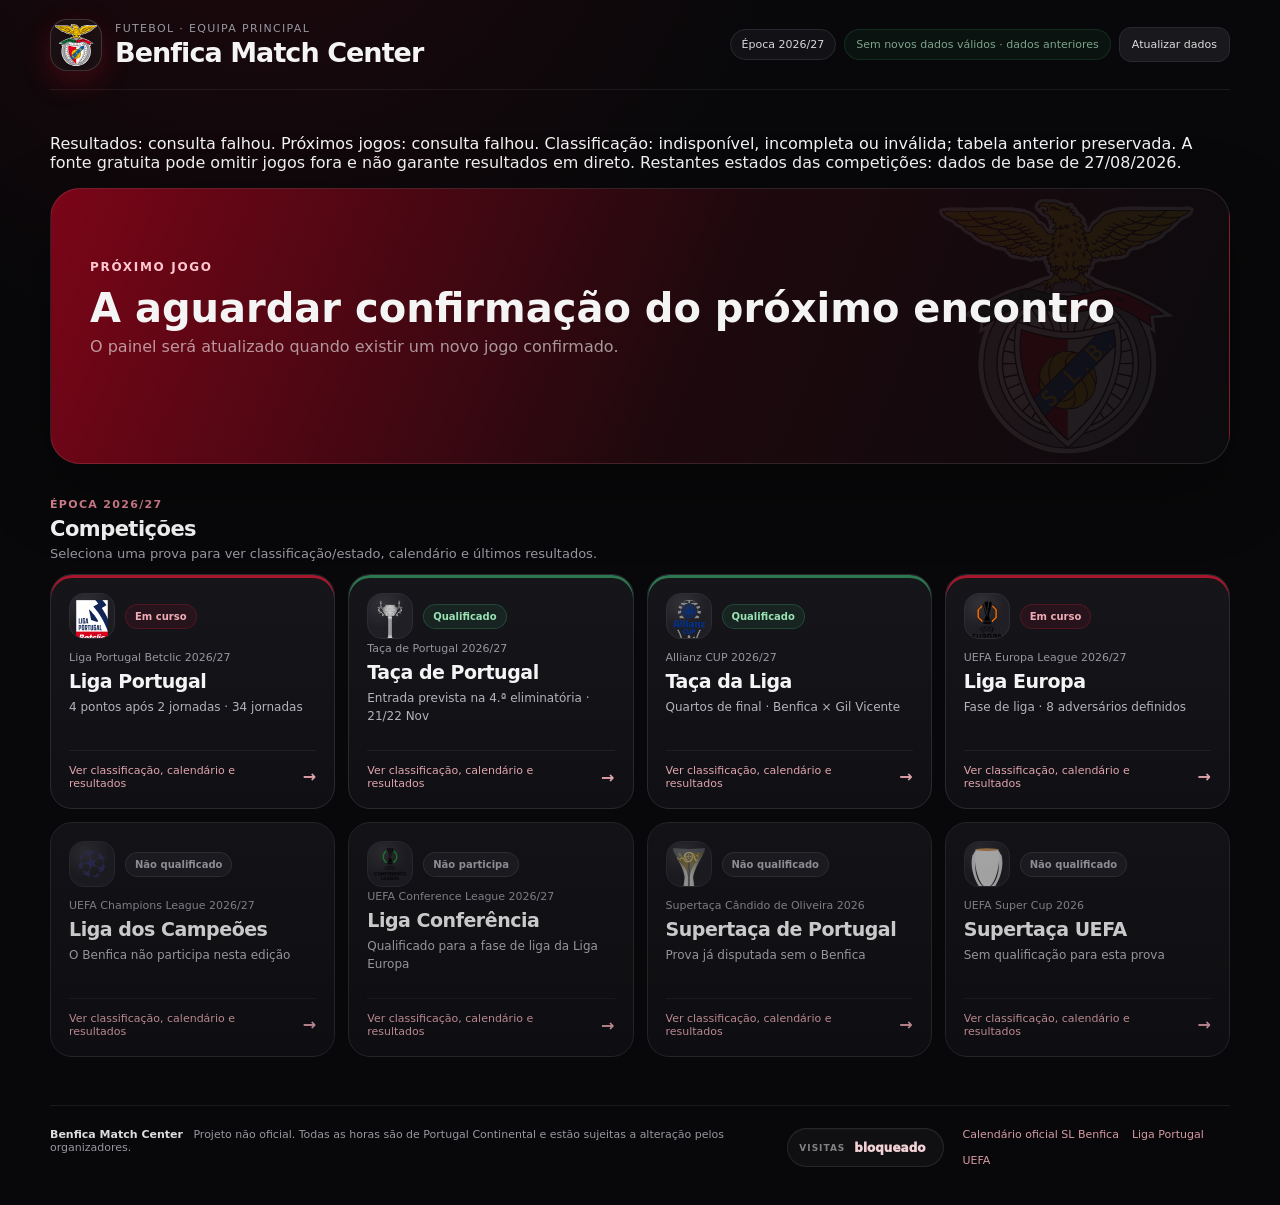
==== benfica.html @ 4f2cf076 "Improve data refresh reliability and report coverage limits" ====
<!doctype html>
<html lang="pt-PT">
<head>
  <meta charset="utf-8" />
  <meta name="viewport" content="width=device-width, initial-scale=1" />
  <meta name="theme-color" content="#b20d20" />
  <meta name="description" content="Próximo jogo, competições, classificações, calendários e resultados do SL Benfica." />
  <title>Benfica Match Center</title>
  <link rel="manifest" href="manifest.webmanifest" />
  <link rel="icon" href="icons/benfica-crest.svg" type="image/svg+xml" />
  <link rel="stylesheet" href="styles.css?v=28-refresh-reliable" />
  <!-- GoatCounter: analytics + contador de visitas -->
  <script data-goatcounter="https://pajogusi.goatcounter.com/count" async src="https://gc.zgo.at/count.js"></script>
</head>
<body>
  <div class="app-shell">
    <header class="topbar">
      <button class="brand brand-button" id="homeButton" type="button" aria-label="Voltar ao início">
        <span class="brand-mark" aria-hidden="true"><img src="icons/benfica-crest.svg" alt="" /></span>
        <span class="brand-copy">
          <span class="eyebrow">Futebol · Equipa Principal</span>
          <strong>Benfica Match Center</strong>
        </span>
      </button>
      <div class="header-actions">
        <span class="season-chip">Época 2026/27</span>
        <span class="status-chip" id="dataStatus" role="status">Dados de base · agosto de 2026</span>
        <button class="source-button" id="refreshDataButton" type="button">Atualizar dados</button>
      </div>
    </header>

    <main>
      <p id="dataCoverage" role="status">A consultar a fonte. A cobertura pode ser parcial; os dados de base não são informação em direto.</p>
      <section id="homeView">
        <section id="nextMatchHero" class="hero-card" aria-live="polite"></section>

        <div class="section-head competition-heading">
          <div>
            <span class="section-kicker">Época 2026/27</span>
            <h2>Competições</h2>
            <p>Seleciona uma prova para ver classificação/estado, calendário e últimos resultados.</p>
          </div>
        </div>
        <section id="competitionGrid" class="competition-grid" aria-label="Competições do Benfica"></section>
      </section>

      <section id="competitionView" class="competition-view hidden" aria-live="polite">
        <button id="backButton" class="back-button" type="button">← Todas as competições</button>
        <section id="competitionHeader" class="competition-detail-header"></section>
        <nav id="detailTabs" class="detail-tabs" aria-label="Detalhes da competição">
          <button class="detail-tab active" data-detail="status" type="button">Classificação / Estado</button>
          <button class="detail-tab" data-detail="calendar" type="button">Calendário e resultados</button>
        </nav>
        <section id="competitionDetailRoot" class="detail-root"></section>
      </section>
    </main>

    <footer>
      <div>
        <strong>Benfica Match Center</strong>
        <span>Projeto não oficial. Todas as horas são de Portugal Continental e estão sujeitas a alteração pelos organizadores.</span>
      </div>
      <div class="goatcounter-box" aria-label="Contador de visitas">
        <span class="goatcounter-label">Visitas</span>
        <strong id="goatcounter-visits" class="goatcounter-value" aria-live="polite">—</strong>
      </div>
<div class="footer-links">
        <a href="https://www.slbenfica.pt/pt-pt/futebol/calendario" target="_blank" rel="noreferrer">Calendário oficial SL Benfica</a>
        <a href="https://www.ligaportugal.pt/" target="_blank" rel="noreferrer">Liga Portugal</a>
        <a href="https://pt.uefa.com/" target="_blank" rel="noreferrer">UEFA</a>
      </div>
    </footer>
  </div>

  <script src="app.js?v=28-refresh-reliable"></script>
  <script>
    (function () {
      const el = document.getElementById('goatcounter-visits');
      if (!el) return;

      const cacheKey = 'benfica-match-center-visits';
      const path = '/benfica-match-center/';
      const endpoint =
        'https://pajogusi.goatcounter.com/counter/' +
        encodeURIComponent(path) +
        '.json';

      let cached = '';
      try {
        cached = window.localStorage.getItem(cacheKey) || '';
      } catch (error) {
        cached = '';
      }

      if (cached) el.textContent = cached;

      fetch(endpoint, { cache: 'no-store' })
        .then(function (response) {
          if (!response.ok) throw new Error('GoatCounter ' + response.status);
          return response.json();
        })
        .then(function (data) {
          const count = data && data.count ? String(data.count) : '';
          if (!count) throw new Error('GoatCounter sem contagem');

          el.textContent = count;
          el.removeAttribute('title');
          el.setAttribute('aria-label', count + ' visitas');

          try {
            window.localStorage.setItem(cacheKey, count);
          } catch (error) {
            // O contador continua visível mesmo sem armazenamento local.
          }
        })
        .catch(function () {
          if (!cached) {
            el.textContent = 'bloqueado';
            el.setAttribute(
              'title',
              'O bloqueio de privacidade impediu a leitura do contador.'
            );
            el.setAttribute('aria-label', 'Contador bloqueado pelo navegador');
          }
        });
    })();
  </script>
</body>
</html>
---- styles.css ----
:root {
  color-scheme: dark;
  --bg: #08080a;
  --panel: #121216;
  --panel-2: #17171c;
  --line: #29292f;
  --text: #f4f4f5;
  --muted: #97979f;
  --red: #d71932;
  --red-2: #a80d22;
  --green: #40c97c;
  --amber: #e1ad43;
  --shadow: 0 24px 70px rgba(0,0,0,.34);
}
* { box-sizing: border-box; }
html { scroll-behavior: smooth; }
body { margin: 0; min-height: 100vh; background: radial-gradient(circle at 20% -15%, rgba(142,4,26,.18), transparent 34rem), var(--bg); color: var(--text); font-family: Inter, ui-sans-serif, system-ui, -apple-system, BlinkMacSystemFont, "Segoe UI", sans-serif; }
button, input, select { font: inherit; }
button { color: inherit; }
.app-shell { width: min(1180px, calc(100% - 34px)); margin: 0 auto; }
.hidden { display: none !important; }

.topbar { min-height: 90px; display: flex; align-items: center; justify-content: space-between; gap: 18px; border-bottom: 1px solid rgba(255,255,255,.07); }
.brand-button { border: 0; background: transparent; padding: 0; cursor: pointer; }
.brand { display: flex; gap: 13px; align-items: center; text-align: left; }
.brand-mark { width: 52px; height: 52px; border-radius: 17px; display: grid; place-items: center; font-weight: 950; font-size: 27px; background: linear-gradient(145deg, #e31b37, #970a1b); box-shadow: 0 10px 28px rgba(215,25,50,.26); border: 1px solid rgba(255,255,255,.16); }
.brand-copy { display: grid; gap: 2px; }
.brand-copy strong { font-size: clamp(19px,2.2vw,27px); letter-spacing: -.035em; }
.eyebrow { color: var(--muted); font-size: 11px; text-transform: uppercase; letter-spacing: .12em; }
.header-actions { display: flex; align-items: center; gap: 8px; }
.season-chip, .status-chip { border-radius: 999px; padding: 8px 11px; font-size: 11px; white-space: nowrap; border: 1px solid var(--line); background: var(--panel); color: #d8d8dd; }
.status-chip { color: #a9dfbd; background: rgba(64,201,124,.08); border-color: rgba(64,201,124,.2); }

main { padding: 28px 0 48px; min-height: 72vh; }
.hero-card { position: relative; overflow: hidden; min-height: 276px; border-radius: 30px; padding: clamp(22px,4vw,39px); border: 1px solid rgba(255,255,255,.1); background: linear-gradient(112deg, rgba(125,5,24,.98), rgba(31,9,14,.96) 55%, rgba(11,11,14,.98)); box-shadow: var(--shadow); }
.hero-card::after { content: "B"; position: absolute; right: 2%; top: -38%; font-size: min(42vw,410px); font-weight: 950; color: rgba(255,255,255,.035); line-height: 1; pointer-events: none; }
.hero-topline { position: relative; z-index: 1; display: flex; justify-content: space-between; align-items: center; gap: 12px; }
.hero-kicker { color: #ffc8d0; text-transform: uppercase; letter-spacing: .14em; font-size: 12px; font-weight: 850; }
.hero-comp-link { border: 1px solid rgba(255,255,255,.14); background: rgba(255,255,255,.07); color: #f5d5da; padding: 8px 11px; border-radius: 999px; cursor: pointer; font-size: 12px; font-weight: 750; }
.hero-main { position: relative; z-index: 1; display: grid; grid-template-columns: 1fr auto 1fr; align-items: center; gap: 24px; margin-top: 28px; }
.hero-team span { display: block; margin-bottom: 7px; color: #d6c6c9; text-transform: uppercase; letter-spacing: .08em; font-size: 11px; }
.hero-team strong { display: block; font-size: clamp(25px,4.2vw,43px); line-height: 1.02; letter-spacing: -.045em; }
.hero-team.away { text-align: right; }
.hero-vs { width: 65px; height: 65px; border-radius: 50%; display: grid; place-items: center; font-weight: 950; background: rgba(255,255,255,.09); border: 1px solid rgba(255,255,255,.14); }
.hero-info { position: relative; z-index: 1; display: flex; flex-wrap: wrap; gap: 8px; margin-top: 28px; }
.hero-pill { padding: 9px 12px; border-radius: 999px; border: 1px solid rgba(255,255,255,.12); background: rgba(0,0,0,.18); color: #e8dfe1; font-size: 12px; }

.section-head { display: flex; align-items: end; justify-content: space-between; gap: 18px; margin: 30px 0 13px; }
.competition-heading { margin-top: 34px; }
.section-kicker, .panel-kicker { display: block; color: #d98290; text-transform: uppercase; letter-spacing: .12em; font-size: 11px; font-weight: 800; margin-bottom: 6px; }
.section-head h2 { margin: 0; font-size: 21px; letter-spacing: -.025em; }
.section-head p { margin: 5px 0 0; color: var(--muted); font-size: 13px; }

.competition-grid { display: grid; grid-template-columns: repeat(4,1fr); gap: 13px; }
.competition-card { min-height: 235px; border: 1px solid var(--line); border-radius: 22px; background: linear-gradient(180deg,#15151a,#101014); padding: 18px; text-align: left; cursor: pointer; display: flex; flex-direction: column; justify-content: space-between; transition: transform .18s ease, border-color .18s ease, background .18s ease; }
.competition-card:hover { transform: translateY(-3px); border-color: #46464e; background: #17171d; }
.competition-card.active { box-shadow: inset 0 3px 0 rgba(215,25,50,.75); }
.competition-card.qualified { box-shadow: inset 0 3px 0 rgba(64,201,124,.55); }
.competition-card.pending { box-shadow: inset 0 3px 0 rgba(225,173,67,.55); }
.competition-card.out { opacity: .82; }
.competition-card-top { display: flex; align-items: center; justify-content: space-between; gap: 10px; }
.comp-icon, .detail-icon { width: 46px; height: 46px; border-radius: 15px; display: grid; place-items: center; background: #202026; border: 1px solid #2d2d34; font-size: 21px; }
.status-badge { display: inline-flex; width: fit-content; padding: 6px 9px; border-radius: 999px; font-size: 10px; font-weight: 850; border: 1px solid rgba(215,25,50,.24); color: #efabb5; background: rgba(215,25,50,.10); }
.status-badge.qualified { color: #98e2b4; background: rgba(64,201,124,.09); border-color: rgba(64,201,124,.22); }
.status-badge.pending { color: #e8ca8d; background: rgba(225,173,67,.09); border-color: rgba(225,173,67,.22); }
.status-badge.out { color: #aaaab1; background: rgba(150,150,160,.08); border-color: rgba(150,150,160,.18); }
.comp-subtitle { display: block; margin-bottom: 6px; color: var(--muted); font-size: 11px; }
.competition-card h3 { margin: 0; font-size: 19px; letter-spacing: -.025em; }
.competition-card p { margin: 7px 0 0; color: #b3b3ba; font-size: 12px; line-height: 1.45; }
.card-link { display: flex; align-items: center; justify-content: space-between; gap: 10px; color: #e0a4ad; font-size: 11px; margin-top: 22px; border-top: 1px solid rgba(255,255,255,.06); padding-top: 13px; }
.card-link b { font-size: 16px; }

.back-button { border: 0; background: transparent; color: #dca1aa; padding: 0; margin: 0 0 18px; cursor: pointer; font-weight: 750; font-size: 13px; }
.competition-detail-header { display: grid; grid-template-columns: auto 1fr auto; align-items: center; gap: 18px; padding: 23px; border: 1px solid var(--line); border-radius: 23px; background: var(--panel); }
.detail-icon { width: 58px; height: 58px; font-size: 27px; }
.detail-title-copy > span { color: var(--muted); font-size: 11px; }
.detail-title-copy h1 { margin: 3px 0 9px; font-size: clamp(25px,4vw,37px); letter-spacing: -.045em; }
.detail-status-line { display: flex; align-items: center; gap: 10px; color: #aaaab2; font-size: 12px; flex-wrap: wrap; }
.source-button { text-decoration: none; color: #ddd; border: 1px solid var(--line); border-radius: 12px; padding: 10px 12px; background: #18181d; font-size: 11px; white-space: nowrap; }
.source-button:hover { border-color: #45454d; }
.detail-tabs { display: flex; gap: 8px; margin: 17px 0 0; overflow-x: auto; scrollbar-width: none; }
.detail-tabs::-webkit-scrollbar { display:none; }
.detail-tab { border: 1px solid transparent; background: transparent; color: var(--muted); border-radius: 12px; padding: 10px 13px; cursor: pointer; font-weight: 750; font-size: 12px; white-space: nowrap; }
.detail-tab.active { color: white; background: #18181d; border-color: var(--line); }
.detail-root { margin-top: 5px; }

.status-panel { margin-top: 18px; border-radius: 21px; padding: 22px; border: 1px solid var(--line); background: linear-gradient(120deg,rgba(215,25,50,.08),#121216 52%); }
.status-panel.qualified { background: linear-gradient(120deg,rgba(64,201,124,.07),#121216 52%); }
.status-panel.pending { background: linear-gradient(120deg,rgba(225,173,67,.07),#121216 52%); }
.status-panel.out { background: linear-gradient(120deg,rgba(150,150,160,.05),#121216 52%); }
.status-panel h2 { margin: 0; font-size: 22px; }
.status-panel p { margin: 8px 0 0; color: #b8b8bf; line-height: 1.55; font-size: 13px; max-width: 850px; }

.table-wrap { overflow-x: auto; border: 1px solid var(--line); border-radius: 18px; background: var(--panel); }
.standings-table { width: 100%; border-collapse: collapse; min-width: 720px; }
.standings-table th, .standings-table td { padding: 11px 12px; border-bottom: 1px solid rgba(255,255,255,.055); text-align: center; font-size: 12px; }
.standings-table th { color: var(--muted); font-size: 10px; text-transform: uppercase; letter-spacing: .06em; background: #0f0f13; }
.standings-table th:nth-child(2), .standings-table td:nth-child(2) { text-align: left; }
.standings-table tbody tr:last-child td { border-bottom: 0; }
.standings-table .benfica-row { background: rgba(215,25,50,.10); }
.standings-table .benfica-row td:nth-child(2) { color: white; font-weight: 900; }

.stage-list { display: grid; gap: 9px; }
.stage-row { display: grid; grid-template-columns: 38px 1fr; gap: 12px; align-items: center; border: 1px solid var(--line); background: var(--panel); border-radius: 16px; padding: 13px; }
.stage-index { width: 34px; height: 34px; border-radius: 12px; display: grid; place-items: center; color: #e39ca7; background: rgba(215,25,50,.09); font-weight: 900; font-size: 11px; }
.stage-row strong { display: block; font-size: 13px; }
.stage-row div span { display: block; margin-top: 3px; color: var(--muted); font-size: 12px; }

.match-list { display: grid; gap: 9px; }
.match-card { border: 1px solid var(--line); border-radius: 18px; background: var(--panel); padding: 15px; }
.match-meta, .match-bottom { display: flex; justify-content: space-between; align-items: center; gap: 12px; color: var(--muted); font-size: 11px; }
.match-teams { display: grid; grid-template-columns: 1fr auto 1fr; align-items: center; gap: 13px; margin: 16px 0 13px; }
.match-teams strong { font-size: clamp(14px,2vw,17px); }
.match-teams .right { text-align: right; }
.benfica-team { color: #fff; }
.score { min-width: 74px; text-align: center; font-size: 20px; font-weight: 950; }
.score.pending { font-size: 12px; color: var(--muted); }
.match-bottom { border-top: 1px solid rgba(255,255,255,.06); padding-top: 11px; }
.result-badge, .future-badge { border-radius: 999px; padding: 5px 8px; font-size: 10px; font-weight: 850; }
.result-badge.W { color: #92dfaf; background: rgba(64,201,124,.1); }
.result-badge.D { color: #edcb84; background: rgba(225,173,67,.1); }
.result-badge.L { color: #eda1aa; background: rgba(215,25,50,.11); }
.future-badge { color: #c9c9cf; background: #1d1d23; }

.empty-state { display: flex; flex-direction: column; gap: 5px; padding: 35px 22px; text-align: center; border: 1px dashed #35353c; border-radius: 18px; color: var(--muted); }
.empty-state strong { color: #d4d4d8; }
.empty-state.large { margin-top: 20px; padding: 55px 24px; }

footer { border-top: 1px solid rgba(255,255,255,.07); padding: 22px 0 38px; display: flex; justify-content: space-between; gap: 18px; color: var(--muted); font-size: 11px; }
footer strong { color: #ddd; margin-right: 7px; }
.footer-links { display: flex; gap: 13px; flex-wrap: wrap; }
.footer-links a { color: #d69aa4; text-decoration: none; }
.footer-links a:hover { text-decoration: underline; }

@media (max-width: 980px) { .competition-grid { grid-template-columns: repeat(2,1fr); } }
@media (max-width: 700px) {
  .app-shell { width: min(100% - 18px,1180px); }
  .topbar { min-height: 78px; }
  .status-chip { display: none; }
  .brand-mark { width: 44px; height: 44px; border-radius: 14px; font-size: 22px; }
  .hero-card { border-radius: 23px; min-height: 0; }
  .hero-main { grid-template-columns: 1fr; gap: 8px; }
  .hero-team.away { text-align: left; }
  .hero-vs { width: auto; height: auto; justify-content: start; border: 0; background: transparent; color: #e89eaa; }
  .competition-grid { grid-template-columns: 1fr; }
  .competition-card { min-height: 205px; }
  .competition-detail-header { grid-template-columns: auto 1fr; padding: 17px; }
  .source-button { grid-column: 1 / -1; width: fit-content; }
  .match-teams { grid-template-columns: 1fr auto 1fr; gap: 7px; }
  .score { min-width: 54px; }
  footer { flex-direction: column; }
}


/* BENFICA CREST PATCH v1 */
.brand-mark {
  background: rgba(255,255,255,.04);
  padding: 4px;
  overflow: visible;
}
.brand-mark img {
  width: 100%;
  height: 100%;
  display: block;
  object-fit: contain;
  filter: drop-shadow(0 6px 10px rgba(0,0,0,.28));
}

.hero-card::after {
  content: "";
  width: min(28vw, 255px);
  height: min(28vw, 255px);
  right: 3%;
  top: 50%;
  transform: translateY(-50%);
  background: url("icons/benfica-crest.svg") center / contain no-repeat;
  opacity: .075;
  font-size: 0;
}

.hero-team-name {
  display: flex;
  align-items: center;
  gap: 12px;
}
.hero-team.away .hero-team-name {
  justify-content: flex-end;
}
.hero-team-crest {
  width: clamp(44px, 6vw, 64px);
  height: clamp(44px, 6vw, 64px);
  flex: 0 0 auto;
  object-fit: contain;
  filter: drop-shadow(0 8px 16px rgba(0,0,0,.25));
}

.team-cell {
  display: flex;
  align-items: center;
  gap: 7px;
  min-width: 0;
}
.team-cell.right {
  justify-content: flex-end;
}
.mini-team-crest {
  width: 25px;
  height: 25px;
  flex: 0 0 25px;
  object-fit: contain;
}
.table-team {
  display: inline-flex;
  align-items: center;
  gap: 8px;
}
.table-team .mini-team-crest {
  width: 23px;
  height: 23px;
  flex-basis: 23px;
}

@media (max-width: 700px) {
  .hero-team.away .hero-team-name {
    justify-content: flex-start;
  }
  .hero-card::after {
    width: 180px;
    height: 180px;
    right: -25px;
    top: 56%;
    opacity: .06;
  }
}


/* ALL CLUB CRESTS PATCH v1 */
.hero-team-name {
  display: flex;
  align-items: center;
  gap: 12px;
}
.hero-team.away .hero-team-name {
  justify-content: flex-end;
}
.hero-team-crest {
  width: clamp(44px, 6vw, 64px);
  height: clamp(44px, 6vw, 64px);
  flex: 0 0 auto;
  object-fit: contain;
  filter: drop-shadow(0 7px 14px rgba(0,0,0,.28));
}
.team-cell {
  display: flex;
  align-items: center;
  gap: 8px;
  min-width: 0;
}
.team-cell.right {
  justify-content: flex-end;
}
.mini-team-crest {
  width: 26px;
  height: 26px;
  flex: 0 0 26px;
  object-fit: contain;
}
.table-team {
  display: inline-flex;
  align-items: center;
  gap: 8px;
}
.standings-table .mini-team-crest {
  width: 24px;
  height: 24px;
  flex-basis: 24px;
}
@media (max-width: 700px) {
  .hero-team.away .hero-team-name { justify-content: flex-start; }
  .mini-team-crest { width: 22px; height: 22px; flex-basis: 22px; }
}


/* COMPETITION LOGOS PATCH v3 */
.comp-icon,
.detail-icon {
  overflow: hidden;
  padding: 6px;
  background:
    radial-gradient(circle at 35% 25%, rgba(255,255,255,.09), transparent 55%),
    #202026;
}
.competition-logo,
.detail-competition-logo {
  width: 100%;
  height: 100%;
  display: block;
  object-fit: contain;
  filter: drop-shadow(0 5px 9px rgba(0,0,0,.28));
}
.detail-icon { padding: 7px; }
.competition-card.out .competition-logo {
  filter: grayscale(.18) opacity(.78) drop-shadow(0 4px 8px rgba(0,0,0,.24));
}
.competition-logo { transition: transform .18s ease; }
.competition-card:hover .competition-logo { transform: scale(1.05); }
@media (max-width: 700px) {
  .comp-icon { width: 50px; height: 50px; }
  .detail-icon { width: 58px; height: 58px; }
}

/* NEXT MATCH PROFESSIONAL PANEL V2 */
.next-topline { align-items: flex-start; }
.next-topline > div:first-child { display: grid; gap: 4px; }
.next-season-label { color: rgba(255,255,255,.55); font-size: 11px; letter-spacing: .035em; }
.next-comp-link { display: inline-flex; align-items: center; gap: 9px; }
.next-comp-link .next-competition-logo { width: 25px; height: 25px; }
.next-comp-link b { font-size: 15px; font-weight: 900; }
.next-match-board { position: relative; z-index: 1; display: grid; grid-template-columns: minmax(0,1fr) minmax(190px,240px) minmax(0,1fr); align-items: center; gap: clamp(18px,4vw,46px); margin-top: 28px; }
.next-team { min-width: 0; display: flex; flex-direction: column; align-items: center; text-align: center; }
.next-team-role { margin-bottom: 11px; color: rgba(255,255,255,.55); text-transform: uppercase; letter-spacing: .13em; font-size: 10px; font-weight: 850; }
.next-crest-shell { width: clamp(82px,9vw,112px); height: clamp(82px,9vw,112px); display: grid; place-items: center; margin-bottom: 15px; }
.next-club-crest { width: 100%; height: 100%; object-fit: contain; filter: drop-shadow(0 12px 20px rgba(0,0,0,.32)); }
.next-team strong { max-width: 100%; font-size: clamp(22px,3.1vw,35px); line-height: 1.05; letter-spacing: -.035em; overflow-wrap: anywhere; }
.next-center { display: flex; flex-direction: column; align-items: center; text-align: center; min-width: 0; }
.next-center-competition { min-height: 45px; display: flex; align-items: center; justify-content: center; gap: 9px; color: rgba(255,255,255,.68); font-size: 10px; text-transform: uppercase; letter-spacing: .075em; font-weight: 780; }
.next-center-competition .next-competition-logo { width: 38px; height: 38px; }
.next-competition-logo { display: block; object-fit: contain; flex: 0 0 auto; }
.next-match-date { display: block; margin-top: 12px; color: #f3d7dc; font-size: 12px; font-weight: 750; text-transform: capitalize; }
.next-kickoff { margin-top: 3px; font-size: clamp(32px,5vw,52px); line-height: 1; font-weight: 950; letter-spacing: -.055em; }
.next-match-note { margin-top: 7px; color: rgba(255,255,255,.58); font-size: 10px; }
.next-vs { margin-top: 16px; padding: 6px 11px; border-radius: 999px; border: 1px solid rgba(255,255,255,.13); background: rgba(0,0,0,.18); color: rgba(255,255,255,.72); font-size: 10px; font-weight: 900; letter-spacing: .12em; }
.next-round { margin-top: 10px; color: rgba(255,255,255,.64); font-size: 11px; line-height: 1.35; }
.next-match-meta { position: relative; z-index: 1; display: grid; grid-template-columns: 1.35fr 1fr .7fr .8fr; margin-top: 30px; border: 1px solid rgba(255,255,255,.10); border-radius: 17px; background: rgba(4,4,7,.22); overflow: hidden; backdrop-filter: blur(8px); }
.next-meta-item { min-width: 0; padding: 13px 15px; border-right: 1px solid rgba(255,255,255,.08); }
.next-meta-item:last-child { border-right: 0; }
.next-meta-item span { display: block; margin-bottom: 5px; color: rgba(255,255,255,.47); font-size: 9px; text-transform: uppercase; letter-spacing: .12em; font-weight: 800; }
.next-meta-item strong { display: block; color: #f2ebec; font-size: 12px; line-height: 1.35; overflow-wrap: anywhere; }
.next-meta-countdown strong { color: #ffd2d8; }
.hero-empty-professional { position: relative; z-index: 1; padding: 28px 0; }
.hero-empty-professional h2 { margin: 10px 0 6px; font-size: clamp(25px,4vw,40px); }
.hero-empty-professional p { margin: 0; color: rgba(255,255,255,.58); }

@media (max-width: 780px) {
  .next-match-board { grid-template-columns: 1fr 100px 1fr; gap: 10px; }
  .next-crest-shell { width: 72px; height: 72px; }
  .next-team strong { font-size: clamp(17px,5vw,24px); }
  .next-center-competition span { display: none; }
  .next-center-competition .next-competition-logo { width: 32px; height: 32px; }
  .next-kickoff { font-size: 31px; }
  .next-match-date { font-size: 10px; line-height: 1.35; }
  .next-match-meta { grid-template-columns: 1fr 1fr; }
  .next-meta-item { border-bottom: 1px solid rgba(255,255,255,.08); }
  .next-meta-item:nth-child(2) { border-right: 0; }
  .next-meta-item:nth-child(3), .next-meta-item:nth-child(4) { border-bottom: 0; }
}

@media (max-width: 520px) {
  .next-comp-link { max-width: 58%; }
  .next-comp-link span { overflow: hidden; text-overflow: ellipsis; white-space: nowrap; }
  .next-match-board { grid-template-columns: 1fr 78px 1fr; margin-top: 22px; }
  .next-crest-shell { width: 58px; height: 58px; margin-bottom: 10px; }
  .next-team-role { margin-bottom: 7px; font-size: 8px; }
  .next-team strong { font-size: 16px; }
  .next-center-competition { min-height: 30px; }
  .next-center-competition .next-competition-logo { width: 27px; height: 27px; }
  .next-match-date { margin-top: 8px; font-size: 9px; }
  .next-kickoff { font-size: 27px; }
  .next-vs { margin-top: 11px; }
  .next-round { font-size: 9px; }
  .next-match-meta { margin-top: 23px; }
  .next-meta-item { padding: 11px 10px; }
}


/* TV + AGGREGATE PATCH v1 */
.next-meta-tv strong {
  color: #fff;
}

.next-meta-aggregate strong {
  color: #ffd2d8;
  font-weight: 900;
}

@media (max-width: 780px) {
  .next-meta-tv strong,
  .next-meta-aggregate strong {
    font-size: 12px;
  }
}


/* DYNAMIC COUNTDOWN PATCH v1 */
.next-meta-countdown strong {
  font-variant-numeric: tabular-nums;
  white-space: nowrap;
  letter-spacing: .01em;
}


/* AUTO ONLINE REFRESH STATUS V1 */
#dataStatus[data-online-mode="loading"] {
  opacity: .68;
}

#dataStatus[data-online-mode="ok"] {
  border-color: rgba(114, 207, 151, .25);
}

#dataStatus[data-online-mode="error"] {
  opacity: .72;
}




/* GOATCOUNTER COMPACT V2 */
.goatcounter-box {
  display: inline-flex;
  align-items: center;
  gap: 9px;
  margin-left: auto;
  padding: 7px 11px;
  min-height: 30px;
  border: 1px solid rgba(255,255,255,.09);
  border-radius: 999px;
  background: rgba(255,255,255,.035);
  box-shadow: inset 0 1px 0 rgba(255,255,255,.025);
  white-space: nowrap;
}

.goatcounter-label {
  color: rgba(255,255,255,.48);
  font-size: 9px;
  font-weight: 850;
  letter-spacing: .11em;
  text-transform: uppercase;
}

.goatcounter-value {
  min-width: 14px;
  color: #f2d1d6;
  font-size: 12px;
  font-weight: 950;
  line-height: 1;
  font-variant-numeric: tabular-nums;
}

@media (max-width: 760px) {
  .goatcounter-box {
    margin-left: 0;
    align-self: flex-start;
  }
}


/* FINAL RESULT TICKER V1 */
.result-ticker {
  position: relative;
  overflow: hidden;
  margin: 0 0 28px;
  border: 1px solid rgba(244, 63, 94, .28);
  border-radius: 12px;
  background: linear-gradient(90deg, rgba(153, 0, 30, .96), rgba(50, 7, 18, .96));
  box-shadow: 0 14px 34px rgba(0, 0, 0, .22);
  color: #fff;
}

.result-ticker::before,
.result-ticker::after {
  content: '';
  position: absolute;
  z-index: 2;
  top: 0;
  bottom: 0;
  width: 42px;
  pointer-events: none;
}

.result-ticker::before {
  left: 0;
  background: linear-gradient(90deg, rgba(105, 0, 22, 1), transparent);
}

.result-ticker::after {
  right: 0;
  background: linear-gradient(270deg, rgba(50, 7, 18, 1), transparent);
}

.result-ticker-track {
  display: flex;
  width: max-content;
  min-width: 100%;
  padding: 11px 0;
  animation: final-result-scroll 22s linear infinite;
  will-change: transform;
}

.result-ticker-item {
  flex: none;
  padding-right: 72px;
  color: #fff5f6;
  font-size: 13px;
  font-weight: 850;
  letter-spacing: .04em;
  white-space: nowrap;
}

@keyframes final-result-scroll {
  from { transform: translateX(0); }
  to { transform: translateX(-50%); }
}

@media (max-width: 760px) {
  .result-ticker {
    margin-bottom: 20px;
    border-radius: 10px;
  }

  .result-ticker-track {
    animation-duration: 18s;
  }

  .result-ticker-item {
    padding-right: 54px;
    font-size: 12px;
  }
}

@media (prefers-reduced-motion: reduce) {
  .result-ticker-track {
    animation: none;
    width: auto;
    padding: 10px 14px;
  }

  .result-ticker-item {
    white-space: normal;
  }

  .result-ticker-item[aria-hidden="true"] {
    display: none;
  }
}


/* EUROPA LEAGUE DRAW TICKER V1 */
.draw-ticker {
  margin-top: -10px;
  border-color: rgba(245, 158, 11, .3);
  background: linear-gradient(90deg, rgba(95, 42, 5, .98), rgba(43, 18, 5, .98));
}

.draw-ticker::before {
  background: linear-gradient(90deg, rgba(95, 42, 5, 1), transparent);
}

.draw-ticker::after {
  background: linear-gradient(270deg, rgba(43, 18, 5, 1), transparent);
}

.result-ticker-link {
  color: inherit;
  text-decoration: none;
}

.result-ticker-link:hover,
.result-ticker-link:focus-visible {
  color: #fff;
  text-decoration: underline;
}


/* Keep the score and draw tickers moving in Opera, even when the
   browser inherits the operating system's reduced-motion preference. */
@media (prefers-reduced-motion: reduce) {
  .result-ticker-track {
    animation: final-result-scroll 24s linear infinite;
    width: max-content;
    padding: 11px 0;
  }

  .result-ticker-item {
    white-space: nowrap;
  }

  .result-ticker-item[aria-hidden="true"] {
    display: block;
  }
}


/* EUROPA LEAGUE OPPONENTS TABLE V1 */
.europa-fixtures-table .standings-table {
  min-width: 560px;
}

.europa-fixtures-table .fixture-date {
  font-weight: 750;
  color: #f4f4f6;
  white-space: nowrap;
}

.fixture-location {
  display: inline-flex;
  align-items: center;
  justify-content: center;
  min-width: 54px;
  padding: 5px 9px;
  border-radius: 999px;
  font-size: 11px;
  font-weight: 850;
}

.fixture-location.home {
  color: #86efac;
  background: rgba(34, 197, 94, .12);
  border: 1px solid rgba(34, 197, 94, .25);
}

.fixture-location.away {
  color: #fdba74;
  background: rgba(249, 115, 22, .12);
  border: 1px solid rgba(249, 115, 22, .25);
}


/* EUROPA LEAGUE FORMAT NOTE V1 */
.europa-format-note {
  margin-top: 22px;
  padding: 22px;
  border: 1px solid rgba(245, 158, 11, .24);
  border-radius: 18px;
  background: linear-gradient(145deg, rgba(80, 35, 7, .45), rgba(18, 18, 23, .96));
}

.europa-format-heading span {
  display: block;
  margin-bottom: 5px;
  color: #fbbf24;
  font-size: 10px;
  font-weight: 900;
  letter-spacing: .1em;
  text-transform: uppercase;
}

.europa-format-heading h3 {
  margin: 0;
  color: #fff;
  font-size: 20px;
}

.europa-format-steps {
  display: grid;
  gap: 10px;
  margin: 18px 0 16px;
  padding: 0;
  list-style: none;
}

.europa-format-steps li {
  display: grid;
  grid-template-columns: 34px 1fr;
  gap: 12px;
  align-items: start;
  padding: 13px;
  border: 1px solid rgba(255, 255, 255, .07);
  border-radius: 13px;
  background: rgba(5, 5, 8, .38);
}

.format-step-number {
  display: grid;
  width: 30px;
  height: 30px;
  place-items: center;
  border-radius: 50%;
  color: #1b0d00;
  background: #f59e0b;
  font-size: 12px;
  font-weight: 950;
}

.europa-format-steps strong {
  display: block;
  color: #fff;
  font-size: 13px;
}

.europa-format-steps p {
  margin: 4px 0 0;
  color: var(--muted);
  font-size: 12px;
  line-height: 1.55;
}

.europa-format-source {
  color: #fbbf24;
  font-size: 11px;
  font-weight: 800;
  text-decoration: none;
}

.europa-format-source:hover,
.europa-format-source:focus-visible {
  color: #fff;
  text-decoration: underline;
}

@media (max-width: 560px) {
  .europa-format-note {
    padding: 16px;
  }

  .europa-format-steps li {
    grid-template-columns: 30px 1fr;
    gap: 10px;
    padding: 11px;
  }
}


/* PORTUGAL TIME LABEL V1 */
.next-kickoff-zone {
  display: block;
  margin-top: -4px;
  color: #fca5a5;
  font-size: 10px;
  font-weight: 850;
  letter-spacing: .05em;
  text-transform: uppercase;
}
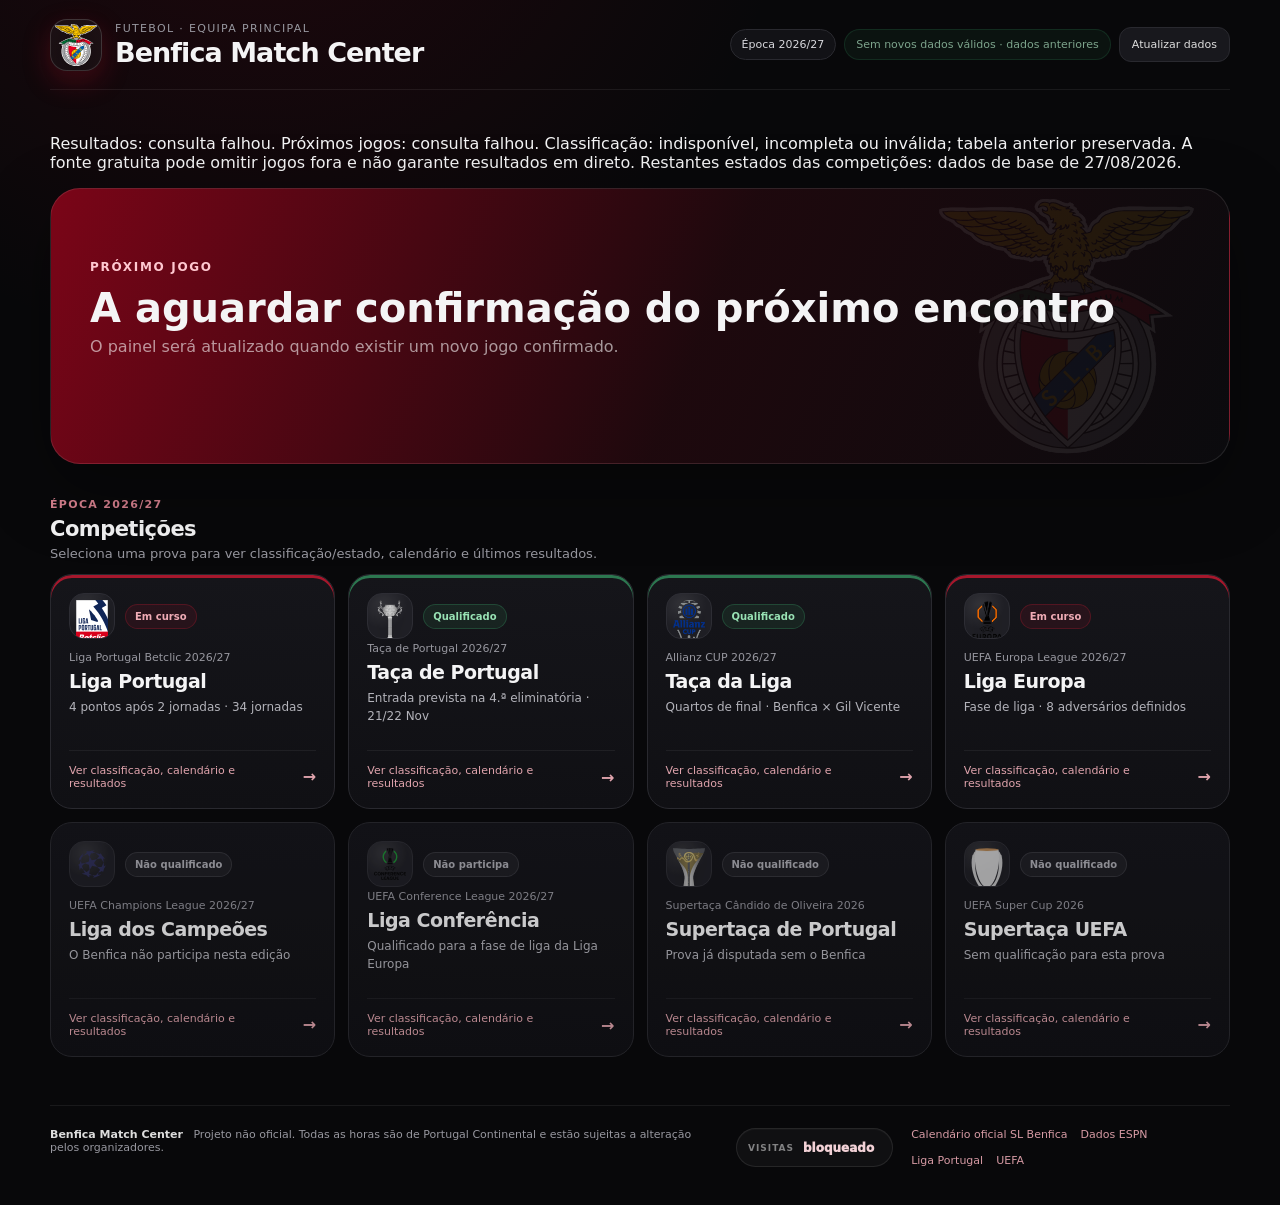
==== commit 16e52e00: "fix: identificar fontes e expirar resultados em curso sem confirmação" ====
--- a/benfica.html
+++ b/benfica.html
@@ -8,7 +8,7 @@
   <title>Benfica Match Center</title>
   <link rel="manifest" href="manifest.webmanifest" />
   <link rel="icon" href="icons/benfica-crest.svg" type="image/svg+xml" />
-  <link rel="stylesheet" href="styles.css?v=28-refresh-reliable" />
+  <link rel="stylesheet" href="styles.css?v=29-free-sources" />
   <!-- GoatCounter: analytics + contador de visitas -->
   <script data-goatcounter="https://pajogusi.goatcounter.com/count" async src="https://gc.zgo.at/count.js"></script>
 </head>
@@ -66,13 +66,14 @@
       </div>
 <div class="footer-links">
         <a href="https://www.slbenfica.pt/pt-pt/futebol/calendario" target="_blank" rel="noreferrer">Calendário oficial SL Benfica</a>
+        <a href="https://www.espn.com/soccer/team/fixtures/_/id/1929/benfica" target="_blank" rel="noreferrer">Dados ESPN</a>
         <a href="https://www.ligaportugal.pt/" target="_blank" rel="noreferrer">Liga Portugal</a>
         <a href="https://pt.uefa.com/" target="_blank" rel="noreferrer">UEFA</a>
       </div>
     </footer>
   </div>
 
-  <script src="app.js?v=28-refresh-reliable"></script>
+  <script src="app.js?v=29-free-sources"></script>
   <script>
     (function () {
       const el = document.getElementById('goatcounter-visits');
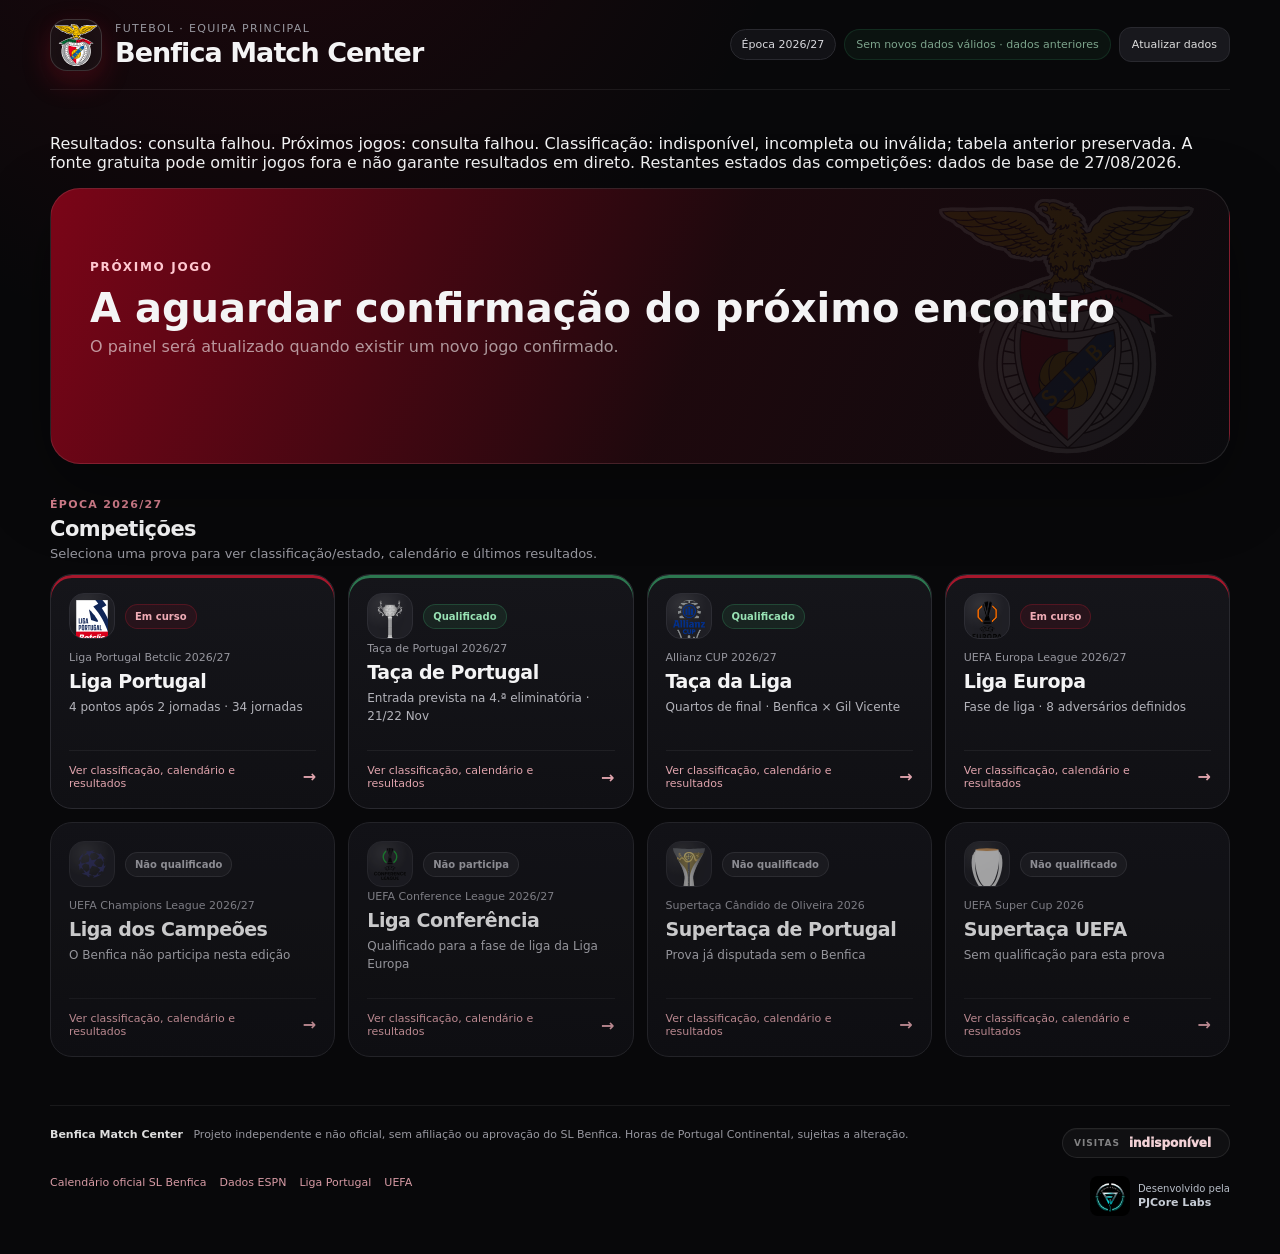
==== commit 6e40660f: "feat: preparar reabertura com crédito discreto PJCore Labs e verificações" ====
--- a/benfica.html
+++ b/benfica.html
@@ -8,7 +8,7 @@
   <title>Benfica Match Center</title>
   <link rel="manifest" href="manifest.webmanifest" />
   <link rel="icon" href="icons/benfica-crest.svg" type="image/svg+xml" />
-  <link rel="stylesheet" href="styles.css?v=29-free-sources" />
+  <link rel="stylesheet" href="styles.css?v=30-online-ready" />
   <!-- GoatCounter: analytics + contador de visitas -->
   <script data-goatcounter="https://pajogusi.goatcounter.com/count" async src="https://gc.zgo.at/count.js"></script>
 </head>
@@ -58,7 +58,7 @@
     <footer>
       <div>
         <strong>Benfica Match Center</strong>
-        <span>Projeto não oficial. Todas as horas são de Portugal Continental e estão sujeitas a alteração pelos organizadores.</span>
+        <span>Projeto independente e não oficial, sem afiliação ou aprovação do SL Benfica. Horas de Portugal Continental, sujeitas a alteração.</span>
       </div>
       <div class="goatcounter-box" aria-label="Contador de visitas">
         <span class="goatcounter-label">Visitas</span>
@@ -70,10 +70,14 @@
         <a href="https://www.ligaportugal.pt/" target="_blank" rel="noreferrer">Liga Portugal</a>
         <a href="https://pt.uefa.com/" target="_blank" rel="noreferrer">UEFA</a>
       </div>
+      <a class="pjcore-credit" href="https://pjcorelabs.com" target="_blank" rel="noopener noreferrer" aria-label="Desenvolvido pela PJCore Labs — abrir website">
+        <img src="icons/pjcorelabs.png" width="40" height="40" alt="" loading="lazy" />
+        <span><small>Desenvolvido pela</small><strong>PJCore Labs</strong></span>
+      </a>
     </footer>
   </div>
 
-  <script src="app.js?v=29-free-sources"></script>
+  <script src="app.js?v=30-online-ready"></script>
   <script>
     (function () {
       const el = document.getElementById('goatcounter-visits');
@@ -116,12 +120,12 @@
         })
         .catch(function () {
           if (!cached) {
-            el.textContent = 'bloqueado';
+            el.textContent = 'indisponível';
             el.setAttribute(
               'title',
-              'O bloqueio de privacidade impediu a leitura do contador.'
+              'Não foi possível consultar o contador. Pode haver uma falha de rede ou um bloqueio de privacidade.'
             );
-            el.setAttribute('aria-label', 'Contador bloqueado pelo navegador');
+            el.setAttribute('aria-label', 'Contador de visitas indisponível');
           }
         });
     })();
--- a/styles.css
+++ b/styles.css
@@ -731,3 +731,25 @@
   letter-spacing: .05em;
   text-transform: uppercase;
 }
+
+
+/* Independent developer credit, kept separate from club branding. */
+.pjcore-credit { display:flex; align-items:center; gap:8px; flex-shrink:0; align-self:flex-end; margin-left:auto; color:#b8bec8; text-decoration:none; }
+.pjcore-credit img { width:40px; height:40px; object-fit:contain; border-radius:8px; }
+.pjcore-credit span { display:flex; flex-direction:column; gap:2px; }
+.pjcore-credit small { font-size:10px; }
+footer .pjcore-credit strong { margin:0; font-size:11px; font-weight:600; color:#c6ccd5; }
+.pjcore-credit:hover strong { color:#fff; }
+.pjcore-credit:focus-visible { outline:2px solid #c6ccd5; outline-offset:5px; border-radius:4px; }
+@media(max-width:700px) { .pjcore-credit { align-self:flex-end; } }
+
+footer { display:grid; grid-template-columns:minmax(0,1fr) auto; align-items:start; }
+footer > div:first-child { grid-column:1; }
+footer .goatcounter-box { grid-column:2; justify-self:end; margin-left:0; }
+footer .footer-links { grid-column:1; }
+footer .pjcore-credit { grid-column:2; justify-self:end; margin-left:0; }
+@media(max-width:700px) {
+  footer { grid-template-columns:minmax(0,1fr); }
+  footer .goatcounter-box, footer .pjcore-credit, footer .footer-links { grid-column:1; }
+  footer .goatcounter-box { justify-self:start; }
+}
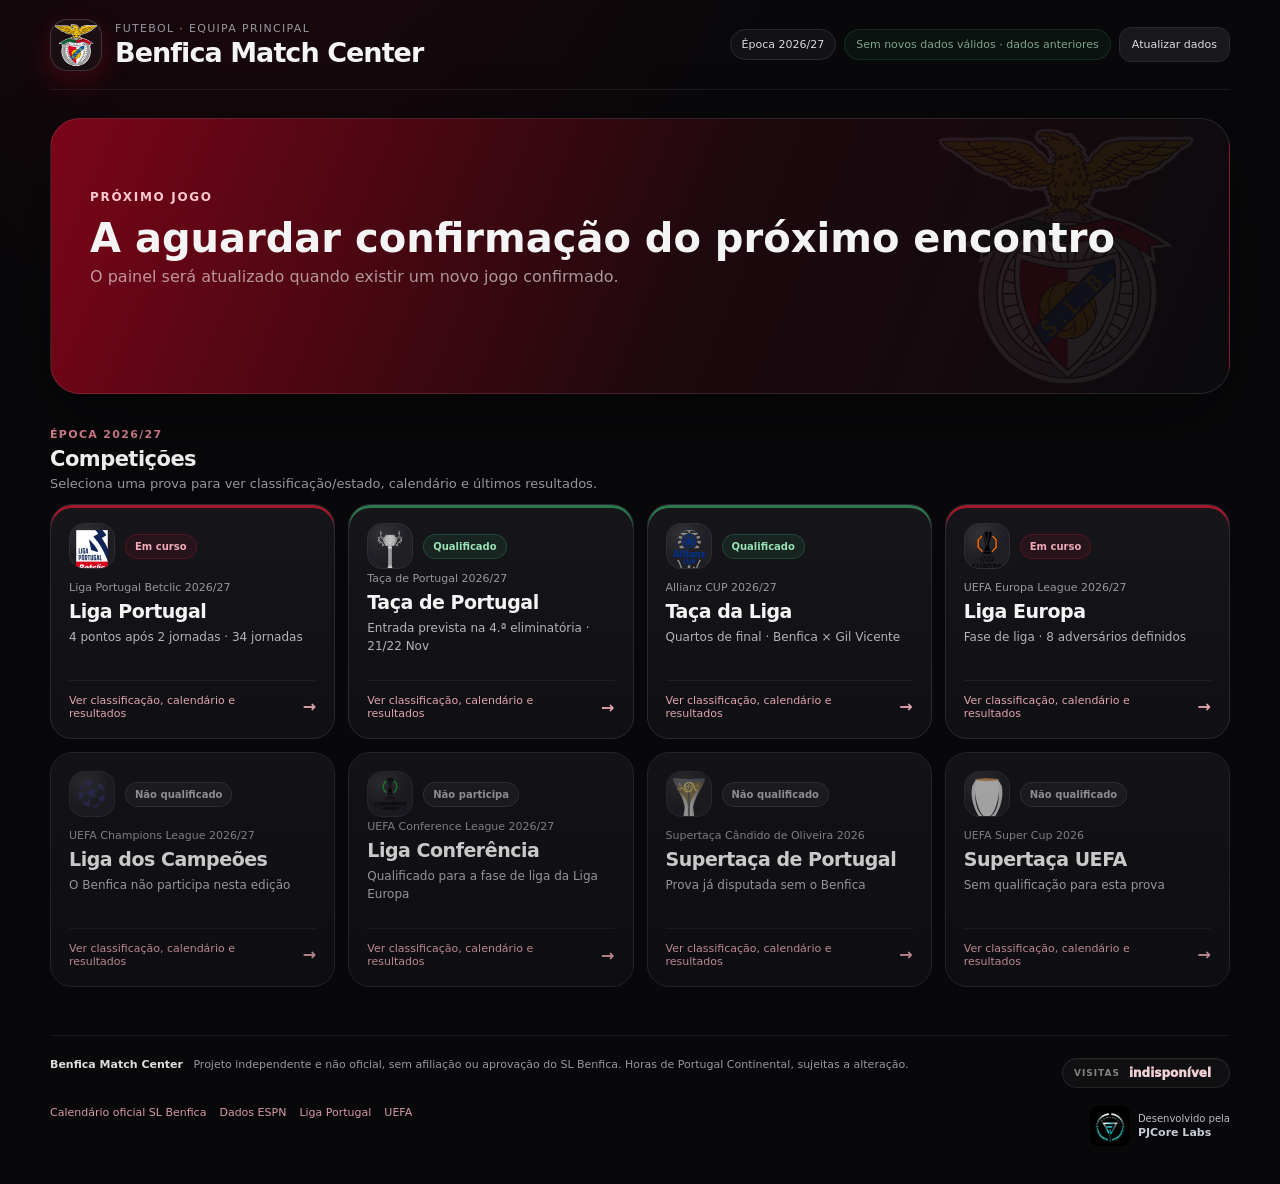
==== commit 916bf95d: "fix: remove technical coverage paragraph from public layout" ====
--- a/benfica.html
+++ b/benfica.html
@@ -8,7 +8,7 @@
   <title>Benfica Match Center</title>
   <link rel="manifest" href="manifest.webmanifest" />
   <link rel="icon" href="icons/benfica-crest.svg" type="image/svg+xml" />
-  <link rel="stylesheet" href="styles.css?v=30-online-ready" />
+  <link rel="stylesheet" href="styles.css?v=31-layout-fix" />
   <!-- GoatCounter: analytics + contador de visitas -->
   <script data-goatcounter="https://pajogusi.goatcounter.com/count" async src="https://gc.zgo.at/count.js"></script>
 </head>
@@ -30,7 +30,7 @@
     </header>
 
     <main>
-      <p id="dataCoverage" role="status">A consultar a fonte. A cobertura pode ser parcial; os dados de base não são informação em direto.</p>
+      <p id="dataCoverage" role="status" hidden>A atualizar os dados…</p>
       <section id="homeView">
         <section id="nextMatchHero" class="hero-card" aria-live="polite"></section>
 
@@ -77,7 +77,7 @@
     </footer>
   </div>
 
-  <script src="app.js?v=30-online-ready"></script>
+  <script src="app.js?v=31-layout-fix"></script>
   <script>
     (function () {
       const el = document.getElementById('goatcounter-visits');
--- a/styles.css
+++ b/styles.css
@@ -319,8 +319,8 @@
 .next-match-board { position: relative; z-index: 1; display: grid; grid-template-columns: minmax(0,1fr) minmax(190px,240px) minmax(0,1fr); align-items: center; gap: clamp(18px,4vw,46px); margin-top: 28px; }
 .next-team { min-width: 0; display: flex; flex-direction: column; align-items: center; text-align: center; }
 .next-team-role { margin-bottom: 11px; color: rgba(255,255,255,.55); text-transform: uppercase; letter-spacing: .13em; font-size: 10px; font-weight: 850; }
-.next-crest-shell { width: clamp(82px,9vw,112px); height: clamp(82px,9vw,112px); display: grid; place-items: center; margin-bottom: 15px; }
-.next-club-crest { width: 100%; height: 100%; object-fit: contain; filter: drop-shadow(0 12px 20px rgba(0,0,0,.32)); }
+.next-crest-shell { grid-template-rows: minmax(0,1fr); grid-template-columns: minmax(0,1fr); width: clamp(82px,9vw,112px); height: clamp(82px,9vw,112px); display: grid; place-items: center; margin-bottom: 15px; }
+.next-club-crest { display: block; min-width: 0; min-height: 0; max-width: 100%; max-height: 100%; width: 100%; height: 100%; object-fit: contain; filter: drop-shadow(0 12px 20px rgba(0,0,0,.32)); }
 .next-team strong { max-width: 100%; font-size: clamp(22px,3.1vw,35px); line-height: 1.05; letter-spacing: -.035em; overflow-wrap: anywhere; }
 .next-center { display: flex; flex-direction: column; align-items: center; text-align: center; min-width: 0; }
 .next-center-competition { min-height: 45px; display: flex; align-items: center; justify-content: center; gap: 9px; color: rgba(255,255,255,.68); font-size: 10px; text-transform: uppercase; letter-spacing: .075em; font-weight: 780; }
